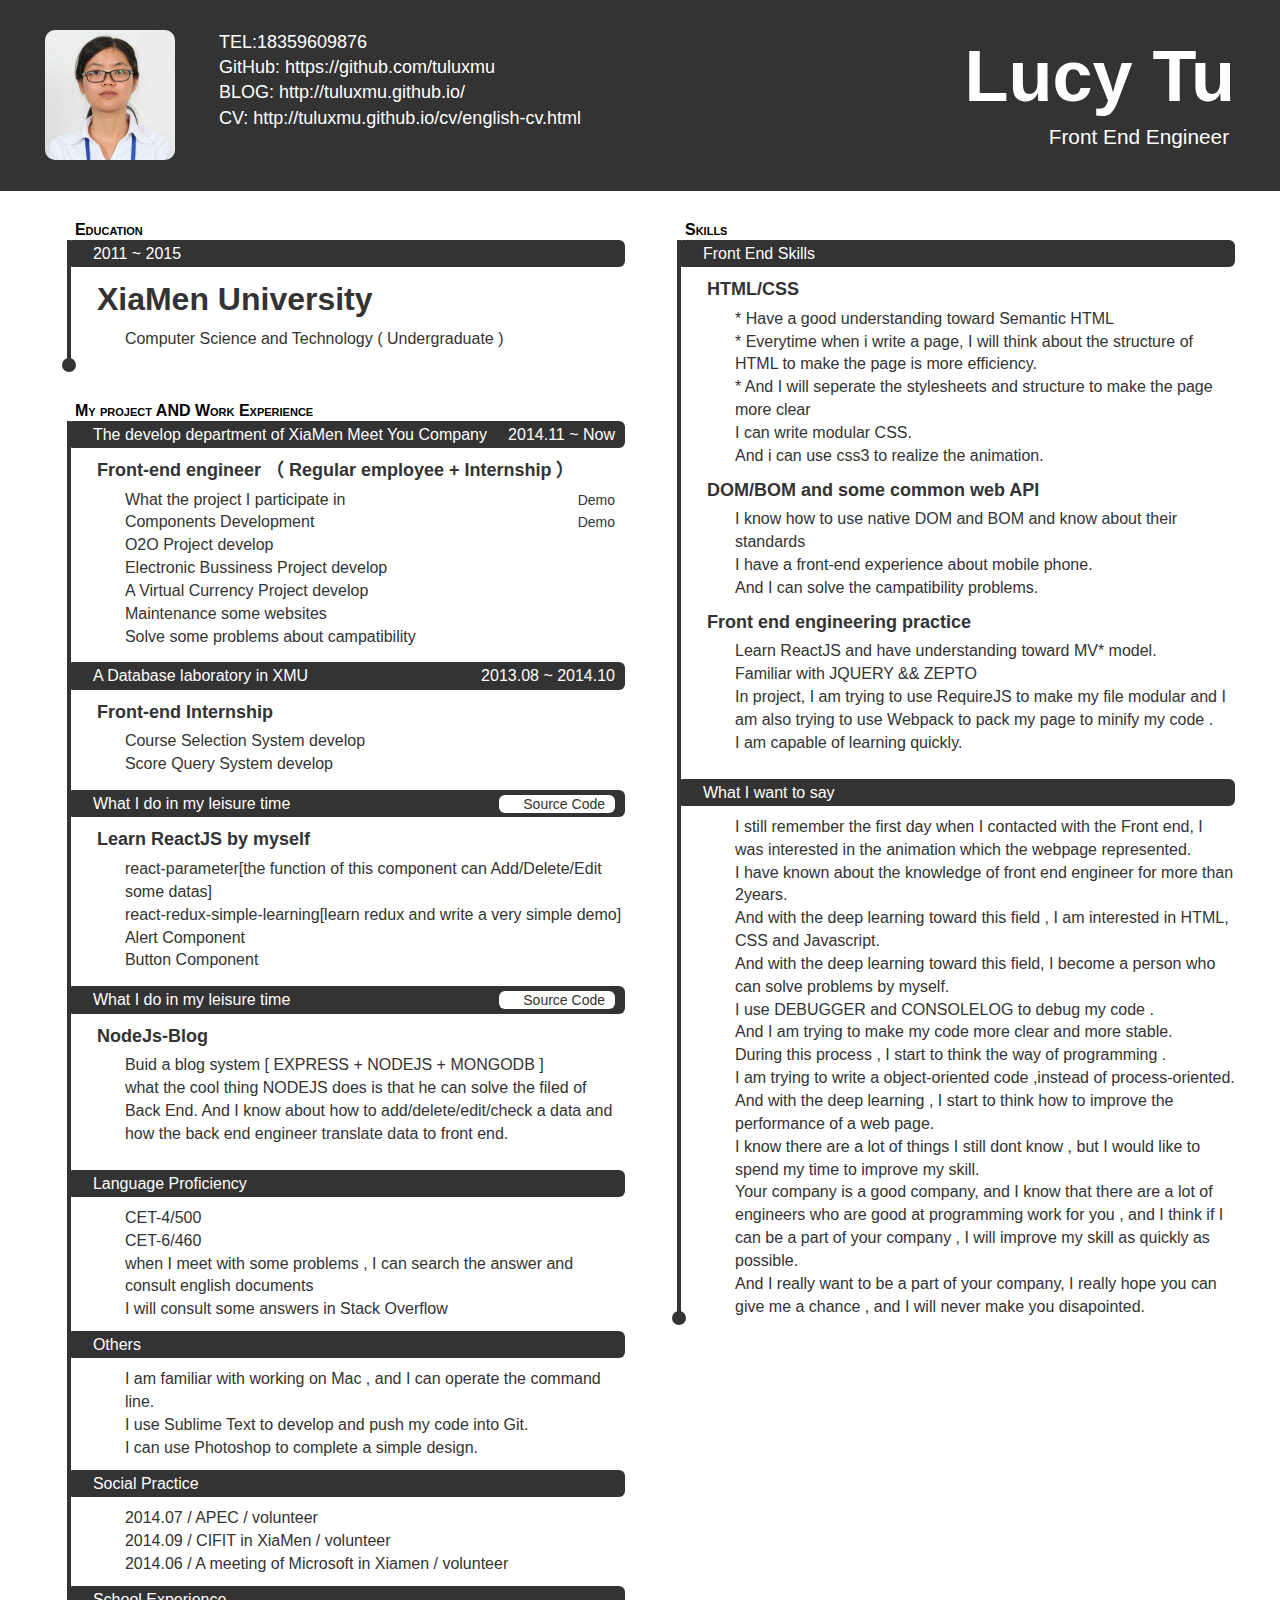
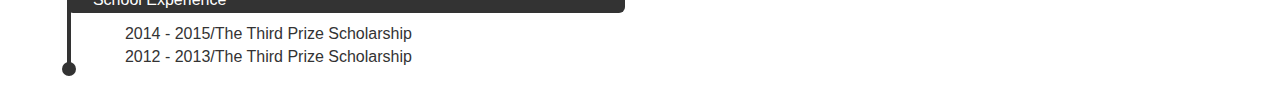
==== english-cv.html @ 8db5141e "Update english-cv.html" ====
<!DOCTYPE html>
<html lang="zh-CN">

  <head>
    <meta charset="utf-8">
    <title>
      Lucy's CV
    </title>
    <meta name="viewport" content="width=device-width, initial-scale=1.0">
    <link rel="stylesheet" href="index.css">

    <body>
      <div class="container">
        <main>
          <header class="row">
            <figure class="header-qrcode">
              <img src="./avatar.jpg" alt="lucyTu" class="qrcode-img invisible-lt-sm visible-print"
              />
            </figure>
            <section class="title">
              <h1>
                Lucy Tu
              </h1>
              <h2>
                Front End Engineer
              </h2>
            </section>
            <address>
              <ul class="contact">
                <li class="contact-email">
                  TEL:18359609876
                </li>
                <li class="contact-github">
                  GitHub:<a href="https://github.com/tuluxmu">
                    https://github.com/tuluxmu
                  </a>
                </li>
                <li class="contact-blog">
                  BLOG:<a href="http://tuluxmu.github.io/">
                    http://tuluxmu.github.io/
                  </a>
                </li>
                <li class="contact-blog">
                  CV:<a href="http://tuluxmu.github.io/cv/english-cv.html">
                    http://tuluxmu.github.io/cv/english-cv.html
                  </a>
                </li>
              </ul>
            </address>
          </header>
          <article class="content row">
            <article class="column-6 first column">
              <section class="education">
                <div class="sec-title-wrapper">
                  <h3 class="sec-title">
                    <span class="sec-title-en">
                      Education
                    </span>
                  </h3>
                </div>
                <div class="timeline-wrapper">
                  <ul class="sec-content timeline">
                    <li class="timeline-item education-undergraduate">
                      <h3 class="timeline-title">
                        <time class="education-time">
                          2011 ~ 2015
                        </time>
                      </h3>
                      <dl class="education-description timeline-content">
                        <dt class="education-name">
                          XiaMen University
                        </dt>
                        <dd class="education-major">
                          Computer Science and Technology ( Undergraduate )
                        </dd>
                      </dl>
                    </li>
                  </ul>
                </div>
              </section>
              <section class="experience">
                <div class="sec-title-wrapper">
                  <h3 class="sec-title">

                    <span class="sec-title-en">
                     My project AND Work Experience
                    </span>
                  </h3>
                </div>
                <div class="timeline-wrapper">
                  <ul class="sec-content timeline">
                    <li class="timeline-item experience-internship">
                      <h3 class="timeline-title">
                        <span class="experience-place">
                         The develop department of XiaMen Meet You Company
                        </span>
                        <time class="experience-time">
                          2014.11 ~ Now
                        </time>
                      </h3>
                      <dl class="experience-description timeline-content">
                        <dt class="experience-position">
                          Front-end engineer （ Regular employee + Internship ）
                        </dt>
                        <dd class="experience-task">
                          What the project I participate in
                          <span class="experience-title-aside">

                            <a href="https://github.com/tuluxmu/jquery-tools" class="experience-project-link">
                              Demo
                            </a>
                          </span>
                        </dd>
                        <dd class="experience-task">
                          Components Development
                          <span class="experience-title-aside">
                            <a href="https://github.com/tuluxmu/jquery-components" class="experience-project-link">
                              Demo
                            </a>
                          </span>
                        </dd>
                        <dd class="experience-task">
                          O2O Project develop
                        </dd>
                        <dd class="experience-task">
                          Electronic Bussiness Project develop
                        </dd>
                        <dd class="experience-task">
                          A Virtual Currency Project develop
                        </dd>
                        <dd class="experience-task">
                          Maintenance some websites
                        </dd>
                        <dd class="experience-task">
                          Solve some problems about campatibility
                        </dd>
                      </dl>
                    </li>
                    <li class="timeline-item experience-internship">
                      <h3 class="timeline-title">
                        <span class="experience-place">
                          A Database laboratory in XMU
                        </span>
                        <time class="experience-time">
                          2013.08 ~ 2014.10
                        </time>
                      </h3>
                      <dl class="experience-description timeline-content">
                        <dt class="experience-position">
                          Front-end Internship
                        </dt>
                        <dd class="experience-task">
                          Course Selection System develop
                        </dd>
                        <dd class="experience-task">
                          Score Query System develop
                        </dd>
                      </dl>
                    </li>
                    <li class="timeline-item experience-project">
                      <h3 class="timeline-title">
                        <span class="experience-project-type">
                          What I do in my leisure time
                        </span>
                        <span class="experience-title-aside">
                          <a href="https://github.com/tuluxmu/react-private" class="experience-project-link">
                          Source Code
                          </a>
                        </span>
                      </h3>
                      <dl class="experience-description timeline-content">
                        <dt class="experience-project-name">
                          Learn ReactJS by myself
                        </dt>
                        <dd class="experience-task">
                          react-parameter[the function of this component can Add/Delete/Edit some datas]
                        </dd>
                        <dd class="experience-task">
                          react-redux-simple-learning[learn redux and write a very simple demo]
                        </dd>
                        <dd class="experience-task">
                          Alert Component
                        </dd>
                        <dd class="experience-task">
                          Button Component
                        </dd>
                      </dl>
                    </li>
                    <li class="timeline-item experience-project">
                      <h3 class="timeline-title">
                        <span class="experience-project-type">
                          What I do in my leisure time
                        </span>
                        <span class="experience-title-aside">
                          <a href="https://github.com/tuluxmu/NodeJs-Blog/blob/master/README.md"
                          class="experience-project-link">
                            Source Code
                          </a>
                        </span>
                      </h3>
                      <dl class="experience-description timeline-content">
                        <dt class="experience-project-name">
                          NodeJs-Blog
                        </dt>
                        <dd class="experience-task">
                          Buid a blog system [ EXPRESS + NODEJS + MONGODB ]
                        </dd>
                        <dd class="experience-task">
                          what the cool thing NODEJS does is that he can solve the filed of Back End.
                          And I know about how to add/delete/edit/check a data and how the back end engineer translate data to front end.
                        </dd>
                      </dl>
                    </li>
                    <li class="timeline-item skills-miscellaneous">
                      <h3 class="timeline-title">
                        <span class="skills-type">
                          Language Proficiency
                        </span>
                      </h3>
                      <ul class="skills-description skills-miscellaneous timeline-content">
                        <li class="skills-item-description">
                          <span>
                            CET-4/500
                          </span>
                        </li>
                        <li class="skills-item-description">
                          <span>
                            CET-6/460
                          </span>
                        </li>
                        <li class="skills-item-description">
                          <span>
                            when I meet with some problems , I can search the answer and consult english documents
                          </span>
                        </li>
                        <li class="skills-item-description">
                          <span>
                            I will consult some answers in Stack Overflow
                          </span>
                        </li>
                      </ul>
                    </li>
                    <li class="timeline-item skills-miscellaneous">
                      <h3 class="timeline-title">
                        <span class="skills-type">
                          Others
                        </span>
                      </h3>
                      <ul class="skills-description skills-miscellaneous timeline-content">
                        <li class="skills-item-description">
                          <span>
                            I am familiar with working on Mac , and I can operate the command line. 
                          </span>
                        </li>
                        <li class="skills-item-description">
                          <span>
                          I use Sublime Text to develop and push my code into Git.

                          </span>
                        </li>
                        <li class="skills-item-description">
                          <span>
                            I can use Photoshop to complete a simple design.
                          </span>
                        </li>
                      </ul>
                    </li>
                    <li class="timeline-item skills-miscellaneous">
                      <h3 class="timeline-title">
                        <span class="skills-type">
                          Social Practice
                        </span>
                      </h3>
                      <ul class="skills-description skills-miscellaneous timeline-content">
                        <li class="skills-item-description">
                          <span>
                            2014.07 / APEC / volunteer
                          </span>
                        </li>
                        <li class="skills-item-description">
                          <span>
                            2014.09 / CIFIT in XiaMen / volunteer
                          </span>
                        </li>
                        <li class="skills-item-description">
                          <span>
                            2014.06 / A meeting of Microsoft in Xiamen / volunteer
                          </span>
                        </li>
                      </ul>
                    </li>
                    <li class="timeline-item skills-miscellaneous">
                      <h3 class="timeline-title">
                        <span class="skills-type">
                          School Experience
                        </span>
                      </h3>
                      <ul class="skills-description skills-miscellaneous timeline-content">
                        <li class="skills-item-description">
                          <span>
                            2014 - 2015/The Third Prize Scholarship 
                          </span>
                        </li>
                        <li class="skills-item-description">
                          <span>
                            2012 - 2013/The Third Prize Scholarship 
                          </span>
                        </li>
                      </ul>
                    </li>
                  </ul>
                </div>
              </section>
            </article>
            <article class="column-6 last column">
              <section class="skills">
                <div class="sec-title-wrapper">
                  <h3 class="sec-title">
                    <span class="sec-title-en">
                      Skills
                    </span>
                  </h3>
                </div>
                <div class="timeline-wrapper">
                  <ul class="sec-content timeline">
                    <li class="timeline-item skills-frontend">
                      <h3 class="timeline-title">
                        <span class="skills-type">
                          Front End Skills
                        </span>
                      </h3>
                      <dl class="skills-description timeline-content">
                        <dt class="skills-item-summary">
                          HTML/CSS
                        </dt>
                        <dd class="skills-item-description">
                          <span>
                            * Have a good understanding toward Semantic HTML<br/>
                            * Everytime when i write a page, I will think about the structure of HTML to make the page is more efficiency.<br/>
                            * And I will seperate the stylesheets and structure to make the page more clear
                          </span>
                        </dd>
                        <dd class="skills-item-description">
                          <span>
                            I can write modular CSS.<br/>
                            And i can use css3 to realize the animation. 
                          </span>
                        </dd>
                        <dt class="skills-item-summary">
                          DOM/BOM and some common web API
                        </dt>
                        <dd class="skills-item-description">
                          <span>
                            I know how to use native DOM and BOM and know about their standards
                          </span>
                        </dd>
                        <dd class="skills-item-description">
                          <span>
                            I have a front-end experience about mobile phone.
                          </span>
                        </dd>
                        <dd class="skills-item-description">
                          <span>
                          And I can solve the campatibility problems.
                          </span>
                        </dd>
                        <dt class="skills-item-summary">
                          Front end engineering practice
                        </dt>
                        <dd class="skills-item-description">
                          <span>
                            Learn ReactJS and have understanding toward MV* model.
                          </span>
                        </dd>
                        <dd class="skills-item-description">
                          <span>
                            Familiar with JQUERY && ZEPTO
                          </span>
                        </dd>
                        <dd class="skills-item-description">
                          <span>
                            In project, I am trying to use RequireJS to make my file modular and I am also trying to use Webpack to pack my page to minify my code .
                          </span>
                        </dd>
                        <dd class="skills-item-description">
                          <span>
                            I am capable of learning quickly.
                          </span>
                        </dd>
                      </dl>
                    </li>
                    
                    <li class="timeline-item skills-miscellaneous">
                      <h3 class="timeline-title">
                        <span class="skills-type">
                          What I want to say
                        </span>
                      </h3>
                      <ul class="skills-description skills-miscellaneous timeline-content">
                        <li class="skills-item-description">
                          <span>
                            I still remember the first day when I contacted with the Front end, I was interested in the animation which the webpage represented.<br/>
                            I have known about the knowledge of front end engineer for more than 2years.<br/>
                            And with the deep learning toward this field , I am interested in HTML, CSS and Javascript.<br/>
                            And with the deep learning toward this field, I become a person who can solve problems by myself.<br/>
                            I use DEBUGGER and CONSOLELOG to debug my code .<br/>
                            And I am trying to make my code more clear and more stable.<br/>
                            During this process , I start to think the way of programming .<br/>
                            I am trying to write a object-oriented code ,instead of process-oriented.<br/>
                            And with the deep learning , I start to think how to improve the performance of a web page.<br/>
                            I know there are a lot of things I still dont know , but I would like to spend my time to improve my skill.<br/>
                            Your company is a good company, and I know that there are a lot of engineers who are good at programming work for you , and I think if I can be a part of your company , I will improve my skill as quickly as possible.<br/>
                            And I really want to be a part of your company, I really hope you can give me a chance , and I will never make you disapointed. 
                            
                          </span>
                        </li>
                      </ul>
                    </li>
                  </ul>
                </div>
              </section>
            </article>
          </article>
        </main>
      </div>
    </body>
  </head>
</html>
---- index.css ----
a,aside .link {
    transition: all .3s ease-out
}

a:active,a:hover,body {
    color: #333
}

body,h4,h5 {
    font-size: 16px
}

a:link,a:visited,strong {
    color: #eeeeee
}

body,html {
    padding: 0;
    margin: 0
}

.experience-title-aside,.language-desc-item,.skills-miscellaneous .skills-item-description,.timeline li,aside .link,header .contact li {
    list-style-type: none
}

.progress,.row {
    overflow: hidden
}

.language-cert-wrapper,.sec-title,.sec-title-wrapper,.timeline-title,.timeline-wrapper,address,header {
    overflow-y: hidden;
    zoom:1;
    margin-bottom:30px;}

@font-face {
    font-family: FontAwesome;
    src: url(static/fonts/fontawesome-webfont.eot?v=4.3.0);
    src: url(static/fonts/fontawesome-webfont.eot?#iefix&v=4.3.0) format('embedded-opentype'),url(static/fonts/fontawesome-webfont.woff2?v=4.3.0) format('woff2'),url(static/fonts/fontawesome-webfont.woff?v=4.3.0) format('woff'),url(static/fonts/fontawesome-webfont.ttf?v=4.3.0) format('truetype'),url(static/fonts/fontawesome-webfont.svg?v=4.3.0#fontawesomeregular) format('svg');
    font-weight: 400;
    font-style: normal
}

a {
    text-decoration: none
}

body {
    background-color: #e0e0e0;
    font-family: "Open Sans","Helvetica Neue",Helvetica,Arial,sans-serif
}

h1 {
    font-size: 72px
}

h2 {
    font-size: 20.8px
}

h3 {
    font-size: 20px
}

h6 {
    font-size: 14px
}

.container {
    background-color: #fff;
    box-shadow: 3px 3px 9px rgba(0,0,0,.2)
}

strong {
    font-weight: 700
}

.title h1,header,header a:link,header a:visited {
    color: #fff
}

.lte-ie8 .lte-ie8-comment-wrapper {
    color: #fff;
    background-color: #eeeeee;
    width: 100%;
    height: 100%;
    position: fixed;
    padding: 0;
    margin: 0
}

.lte-ie8 .container,.lte-ie8 .links,.lte-ie8 p {
    display: none
}

.lte-ie8 .lte-ie8-comment-wrapper p {
    text-align: center;
    font-size: 32px;
    margin-top: 25%;
    display: block
}

dl,ol,ul {
    line-height: 1.42857143
}

* {
    box-sizing: border-box
}

.container {
    margin-right: auto;
    margin-left: auto
}

.column {
    position: relative;
    min-height: 1px;
    padding-left: 15px;
    padding-right: 15px;
    float: left
}

.column-12 {
    width: 100%
}

@media screen and (max-width: 992px) {
    .column-12 {
        width:100%;
        float: none;
        padding: 0
    }
}

.column-11 {
    width: 91.66666667%
}

@media screen and (max-width: 992px) {
    .column-11 {
        width:100%;
        float: none;
        padding: 0
    }
}

.column-10 {
    width: 83.33333333%
}

@media screen and (max-width: 992px) {
    .column-10 {
        width:100%;
        float: none;
        padding: 0
    }
}

.column-9 {
    width: 75%
}

@media screen and (max-width: 992px) {
    .column-9 {
        width:100%;
        float: none;
        padding: 0
    }
}

.column-8 {
    width: 66.66666667%
}

@media screen and (max-width: 992px) {
    .column-8 {
        width:100%;
        float: none;
        padding: 0
    }
}

.column-7 {
    width: 58.33333333%
}

@media screen and (max-width: 992px) {
    .column-7 {
        width:100%;
        float: none;
        padding: 0
    }
}

.column-6 {
    width: 50%
}

@media screen and (max-width: 992px) {
    .column-6 {
        width:100%;
        float: none;
        padding: 0
    }
}

.column-5 {
    width: 41.66666667%
}

@media screen and (max-width: 992px) {
    .column-5 {
        width:100%;
        float: none;
        padding: 0
    }
}

.column-4 {
    width: 33.33333333%
}

@media print or (max-width: 992px) {
    .column-4 {
        width:100%
    }
}

.column-3 {
    width: 25%
}

@media print or (max-width: 992px) {
    .column-3 {
        width:75%
    }
}

.column-2 {
    width: 16.66666667%
}

@media print or (max-width: 992px) {
    .column-2 {
        width:50%
    }
}

.column-1 {
    width: 8.33333333%
}

@media print or (max-width: 992px) {
    .column-1 {
        width:25%
    }
}

.column-0 {
    width: 0
}

@media print or (max-width: 992px) {
    .column-0 {
        width:0
    }
}

.first {
    padding-left: 0
}

.last {
    padding-right: 0
}

.row {
    margin-left: -.1px;
    margin-right: -.1px
}

.header-qrcode .qrcode-img {
    width: 130px;
    height: 130px;
    border-radius: 10px;
}

header {
    padding-bottom: 6px;
    background-color: #333;
}

.title {
    float: right;
    text-align: right;
    margin: 0
}

@media screen and (max-width: 767px) {
    .title {
        float:none;
        text-align: center
    }
}

.title h1,.title h2 {
    margin: 5px 0;
    line-height: 1
}

.header-qrcode,header .contact {
    float: left;
    margin: 0
}

.title h1 {
    padding: 5px 0
}

.title h2 {
    padding: 5px 6px;
    font-weight: 400
}

header .contact {
    padding-left: 16px
}

@media print or (max-width: 767px) {
    header .contact {
        float:none;
        margin-top: 10px;
        padding-left: 5px
    }
}

.contact-blog,.contact-email,.contact-github,.contact-phone,.contact-sinaweibo,.contact-wechat {
    padding-left: 28px
}

header .contact li {
    font-style: normal;
    line-height: 1.4;
    font-size: 18px;
    word-break: break-all
}



header a:active,header a:hover {
    color: #eeeeee;
}



footer {
    text-align: center;
    margin: 30px 6px
}

section {
    margin-bottom: 14px
}

.sec-title {
    float: left;
    padding: 0;
    margin: 0 0 0 30px
}

.sec-title-ch {
    font-size: 20px;
    float: left;
    font-weight: 700
}

.sec-title-en {
    font-size: 16px;
    float: left;
    clear: left;
    color: #000;
    font-variant: small-caps;
    font-weight: 700
}

.sec-title-wrapper::before {
    font-family: FontAwesome;
    text-rendering: auto;
    -webkit-font-smoothing: antialiased;
    -moz-osx-font-smoothing: grayscale;
    transform: translate(0,0);
    background-color: #333;
    color: #fff;
    border-radius: 100%;
    float: left;
    width: 32px;
    height: 32px;
    padding: 6px;
    text-align: center;
    line-height: 32px;
    font-size: 26px;
    
}

.timeline-wrapper {
    margin-top: -29px
}

.timeline-wrapper::after {
    font-family: FontAwesome;
    text-rendering: auto;
    -webkit-font-smoothing: antialiased;
    -moz-osx-font-smoothing: grayscale;
    transform: translate(0,0);
    background-color: #333;
    color: #fff;
    border-radius: 100%;
    float: left;
    width: 14px;
    height: 14px;
    padding: 0;
    text-align: center;
    line-height: 14px;
    font-size: 14px;
    content: "";
    margin-left: 17px;
    margin-top: -7px
}



.timeline {
    padding-top: 0;
    padding-left: 26px;
    border-left: 4px solid #333;
    margin: 0 0 0 22px
}

.timeline-item {
    padding-bottom: 14px
}

.timeline-title {
    margin: 0 0 0 -30px;
    padding: 3px 10px 3px 26px;
    color: #fff;
    background-color: #333;
    border-radius: 6px;
    font-weight: 400;
    font-size: 16px;
    line-height: 1.33
}

.timeline-item::before {
    font-family: FontAwesome;
    text-rendering: auto;
    -webkit-font-smoothing: antialiased;
    -moz-osx-font-smoothing: grayscale;
    transform: translate(0,0);
    background-color: #eeeeee;
    color: #fff;
    border-radius: 100%;
    float: left;
    width: 26px;
    height: 26px;
    padding: 6px;
    text-align: center;
    line-height: 26px;
    font-size: 20px;
    margin-left: -47px;
    margin-top: -6px;
    position: absolute
}

.timeline-content {
    margin: 0
}

@media (max-width: 767px) {
    .timeline-content {
        margin-left:-10px
    }
}

.progress {
    border-radius: 4px;
    background-color: #333;
    border:1px solid #000;
}

.progress-bar {
    background-color: #fff;
    text-align: right;
    padding-right: 10px
}

.progress-label {
    color: #000;
    font-size: inherit
}

.education-name {
    font-size: 32px;
    font-weight: 700;
    margin: 10px 0 5px
}

.education-honor,.education-major {
    list-style-type: none;
    line-height: 1.42857143;
    margin: 0;
    padding: 0
}

.education-honor::before,.education-major::before {
    font-size: inherit;
    width: 28px;
    margin-left: -28px;
    font-family: FontAwesome;
    text-rendering: auto;
    -webkit-font-smoothing: antialiased;
    -moz-osx-font-smoothing: grayscale;
    transform: translate(0,0);
    display: inline-block
}

.education-honor,.education-major {
    padding-left: 28px
}



.language .sec-content {
    margin: 10px 0 0 22px
}

.language-certificates {
    margin: 0;
    padding: 0
}

.language-cert-wrapper {
    font-size: 20px;
    margin-bottom: 5px;
    line-height: initial
}

.language-cert-type {
    float: left;
    font-weight: 700
}

.language-cert-wrapper .progress {
    float: right;
    width: 80%;
    margin: 0
}

@media (max-width: 767px) {
    .language-cert-wrapper .progress {
        float:right;
        width: 75%
    }
}

.language-description {
    padding-left: 0;
    margin: 10px 0
}

.language-desc-item {
    line-height: 1.4;
    padding-left: 28px
}



.language-desc-item::before {
    font-family: FontAwesome;
    font-size: inherit;
    text-rendering: auto;
    -webkit-font-smoothing: antialiased;
    -moz-osx-font-smoothing: grayscale;
    transform: translate(0,0);
    width: 28px;
    margin-left: -28px;
    display: inline-block
}

.experience-place,.experience-project-type {
    float: left
}

.experience-time,.experience-title-link {
    float: right
}

.experience-position,.experience-project-name {
    font-size: 18px;
    font-weight: 700;
    margin: 10px 0 5px
}

.experience-task {
    margin: 0
}

.experience-title-aside {
    float: right
}

.experience-project-link {
    border-radius: 6px;
    padding: 1px 10px;
    background-color: #fff;
    font-size: 14px;
    margin-left: 10px
}

.experience-project-link::before,.experience-task::before {
    font-size: inherit;
    font-family: FontAwesome;
    text-rendering: auto;
    -webkit-font-smoothing: antialiased;
    -moz-osx-font-smoothing: grayscale;
    transform: translate(0,0);
    display: inline-block
}

.experience-project-link:link,.experience-project-link:visited {
    color: #333
}

.experience-project-link:active,.experience-project-link:hover {
    color: #333;
    background-color: rgba(255,255,255,.8)
}


.experience-task {
    padding-left: 28px
}

.experience-task::before {
    width: 28px;
    margin-left: -28px
}

.experience-project-link {
    padding-left: 24px
}

.experience-project-link::before {
    width: 19px;
    margin-left: -19px
}

.skills-item {
    margin: 10px 0
}

.skills-item-description {
    margin: 0
}

.skills-item-summary {
    font-size: 18px;
    margin: 10px 0 5px;
    font-weight: 700
}

.skills-miscellaneous {
    margin-top: 10px;
    padding: 0
}


.skills-item-description {
    padding-left: 28px
}

.skills-item-description::before {
    font-family: FontAwesome;
    font-size: inherit;
    text-rendering: auto;
    -webkit-font-smoothing: antialiased;
    -moz-osx-font-smoothing: grayscale;
    transform: translate(0,0);
    width: 28px;
    margin-left: -28px;
    display: inline-block
}

aside {
    right: 0;
    z-index: 100;
    position: fixed;
    top: 50%;
    transform: translate(0,-50%)
}

aside .links {
    margin: 0;
    padding: 0
}

aside .link {
    margin-top: 6px;
    background-color: rgba(0,0,0,.8);
    border-radius: 5px 0 0 5px
}

aside .link:active,aside .link:hover {
    background-color: rgba(0,0,0,.6)
}

@media (max-width: 767px) {
    aside {
        position:relative;
        display: table;
        width: 100%;
        right: auto;
        top: 0;
        transform: none;
        overflow-y: hidden;
        zoom:1}

    aside .links {
        display: table-row
    }

    aside .link {
        display: table-cell;
        background-color: #333;
        border-radius: 0;
        text-align: center
    }
}

aside a {
    width: 100%;
    padding: 10px;
    display: inline-block
}

aside a:active,aside a:hover,aside a:link,aside a:visited {
    color: #fff
}

.container {
    
    width:100%;
}



.content,header {
    padding: 30px 45px
}
.content {
    padding: 0 45px;
}
@media screen and (max-width: 767px) {
    .content,header {
        padding:30px 10px;
        margin-top: 0;
        margin-bottom: 5px
    }
}

@media screen and (min-width: 992px) {
    .invisible-lt-sm {
        display:block
    }

    .visible-lt-sm {
        display: none
    }
}

@media screen and (max-width: 991px) {
    .invisible-lt-sm {
        display:none
    }

    .visible-lt-sm {
        display: block
    }
}

@media print {
    .visible-print {
        display: block
    }

    .invisible-print {
        display: none
    }

    .container {
        width: 1000px;
        margin-top: 0;
        box-shadow: none
    }

    body {
        background: 0 0
    }

    aside,footer {
        display: none
    }
}
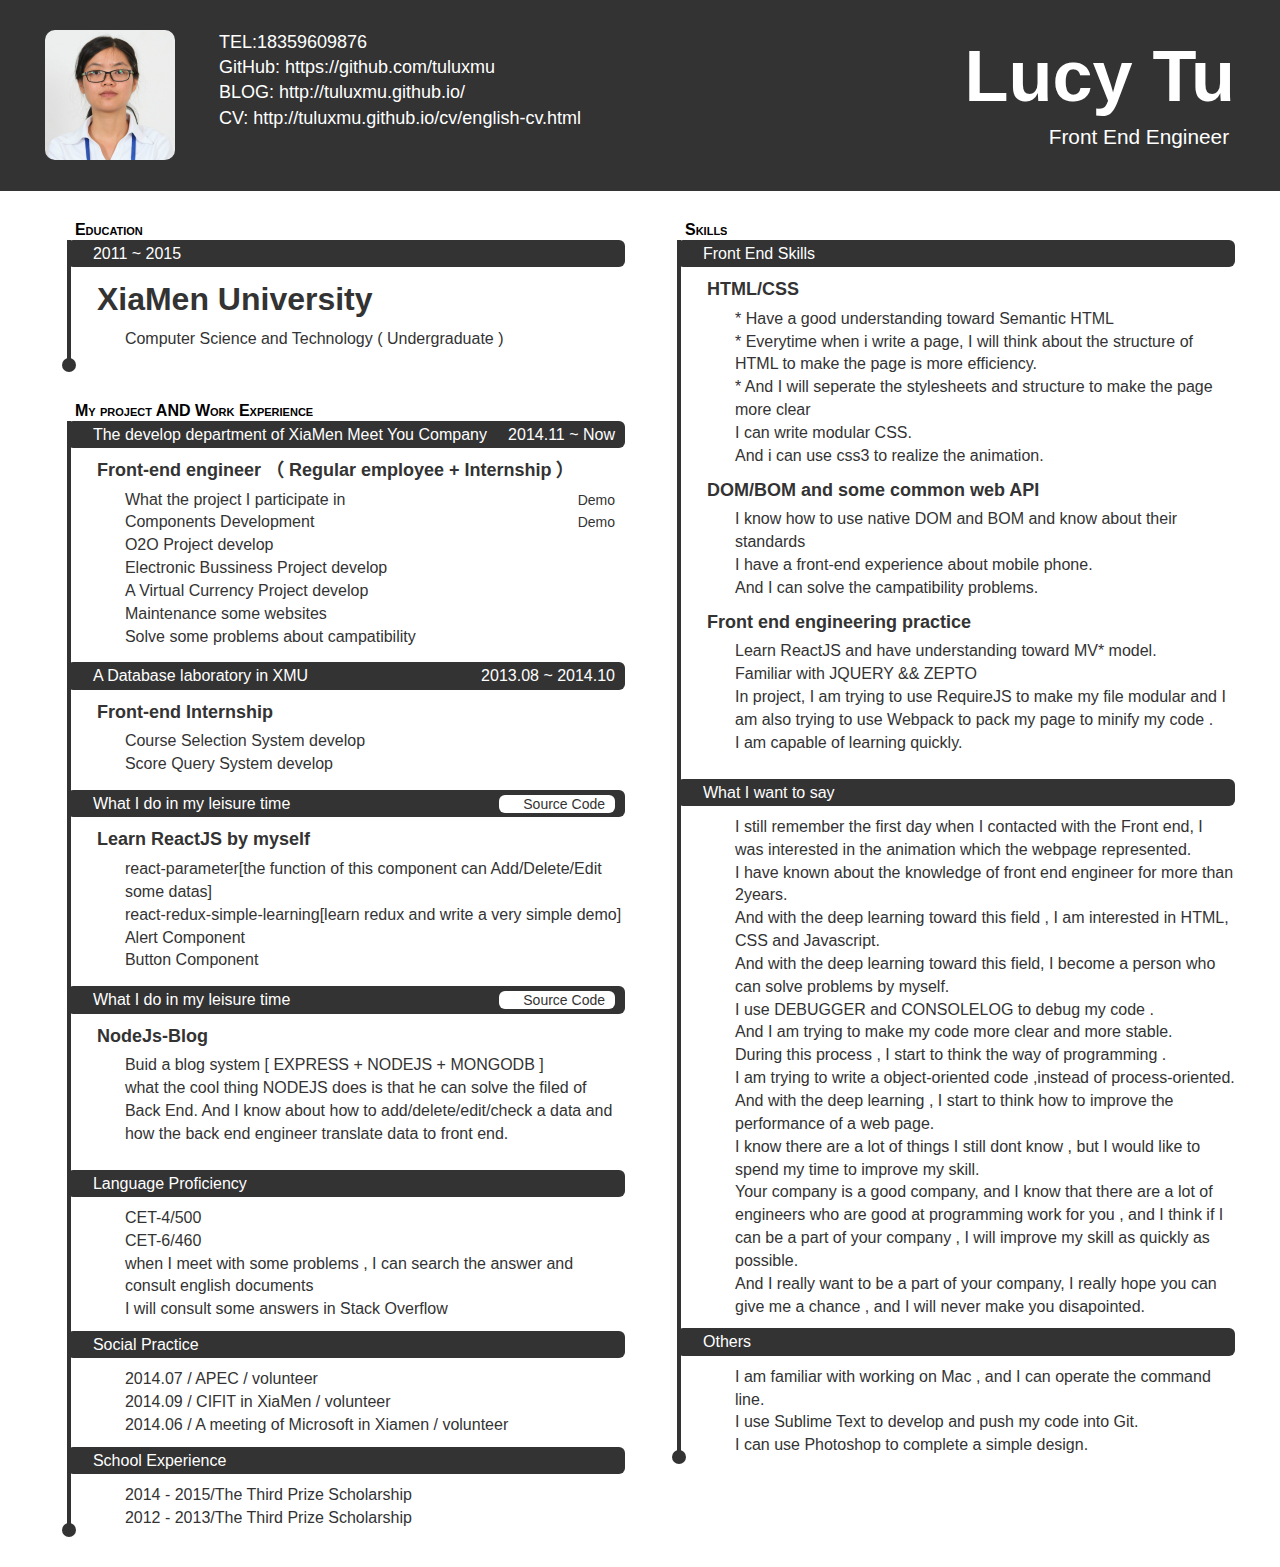
==== commit c65be4e6: "Update english-cv.html" ====
--- a/english-cv.html
+++ b/english-cv.html
@@ -240,31 +240,7 @@
                         </li>
                       </ul>
                     </li>
-                    <li class="timeline-item skills-miscellaneous">
-                      <h3 class="timeline-title">
-                        <span class="skills-type">
-                          Others
-                        </span>
-                      </h3>
-                      <ul class="skills-description skills-miscellaneous timeline-content">
-                        <li class="skills-item-description">
-                          <span>
-                            I am familiar with working on Mac , and I can operate the command line. 
-                          </span>
-                        </li>
-                        <li class="skills-item-description">
-                          <span>
-                          I use Sublime Text to develop and push my code into Git.
-
-                          </span>
-                        </li>
-                        <li class="skills-item-description">
-                          <span>
-                            I can use Photoshop to complete a simple design.
-                          </span>
-                        </li>
-                      </ul>
-                    </li>
+
                     <li class="timeline-item skills-miscellaneous">
                       <h3 class="timeline-title">
                         <span class="skills-type">
@@ -416,6 +392,31 @@
                         </li>
                       </ul>
                     </li>
+                    <li class="timeline-item skills-miscellaneous">
+                      <h3 class="timeline-title">
+                        <span class="skills-type">
+                          Others
+                        </span>
+                      </h3>
+                      <ul class="skills-description skills-miscellaneous timeline-content">
+                        <li class="skills-item-description">
+                          <span>
+                            I am familiar with working on Mac , and I can operate the command line. 
+                          </span>
+                        </li>
+                        <li class="skills-item-description">
+                          <span>
+                          I use Sublime Text to develop and push my code into Git.
+
+                          </span>
+                        </li>
+                        <li class="skills-item-description">
+                          <span>
+                            I can use Photoshop to complete a simple design.
+                          </span>
+                        </li>
+                      </ul>
+                    </li>
                   </ul>
                 </div>
               </section>
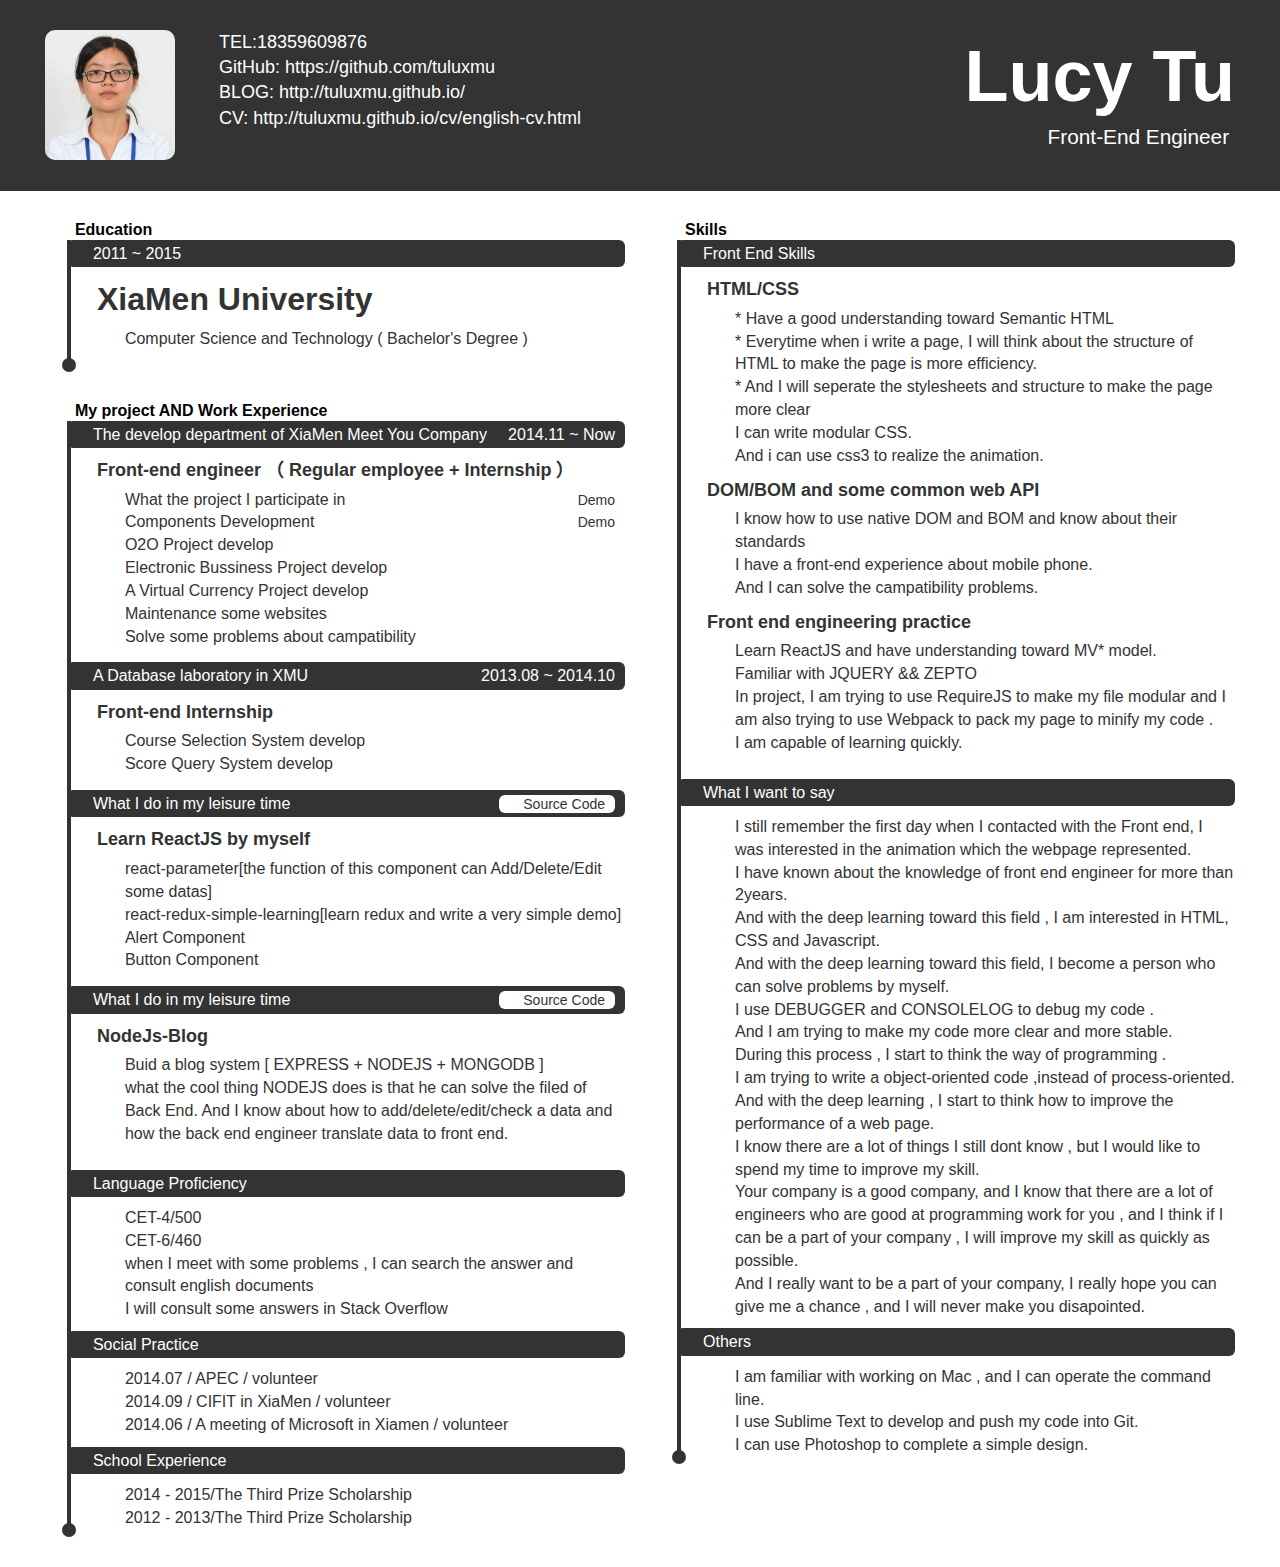
==== commit abf86f20: "Update english-cv.html" ====
--- a/english-cv.html
+++ b/english-cv.html
@@ -22,7 +22,7 @@
                 Lucy Tu
               </h1>
               <h2>
-                Front End Engineer
+                Front-End Engineer
               </h2>
             </section>
             <address>
@@ -71,7 +71,7 @@
                           XiaMen University
                         </dt>
                         <dd class="education-major">
-                          Computer Science and Technology ( Undergraduate )
+                          Computer Science and Technology ( Bachelor's Degree )
                         </dd>
                       </dl>
                     </li>
--- a/index.css
+++ b/index.css
@@ -379,7 +379,7 @@
     float: left;
     clear: left;
     color: #000;
-    font-variant: small-caps;
+   
     font-weight: 700
 }
 
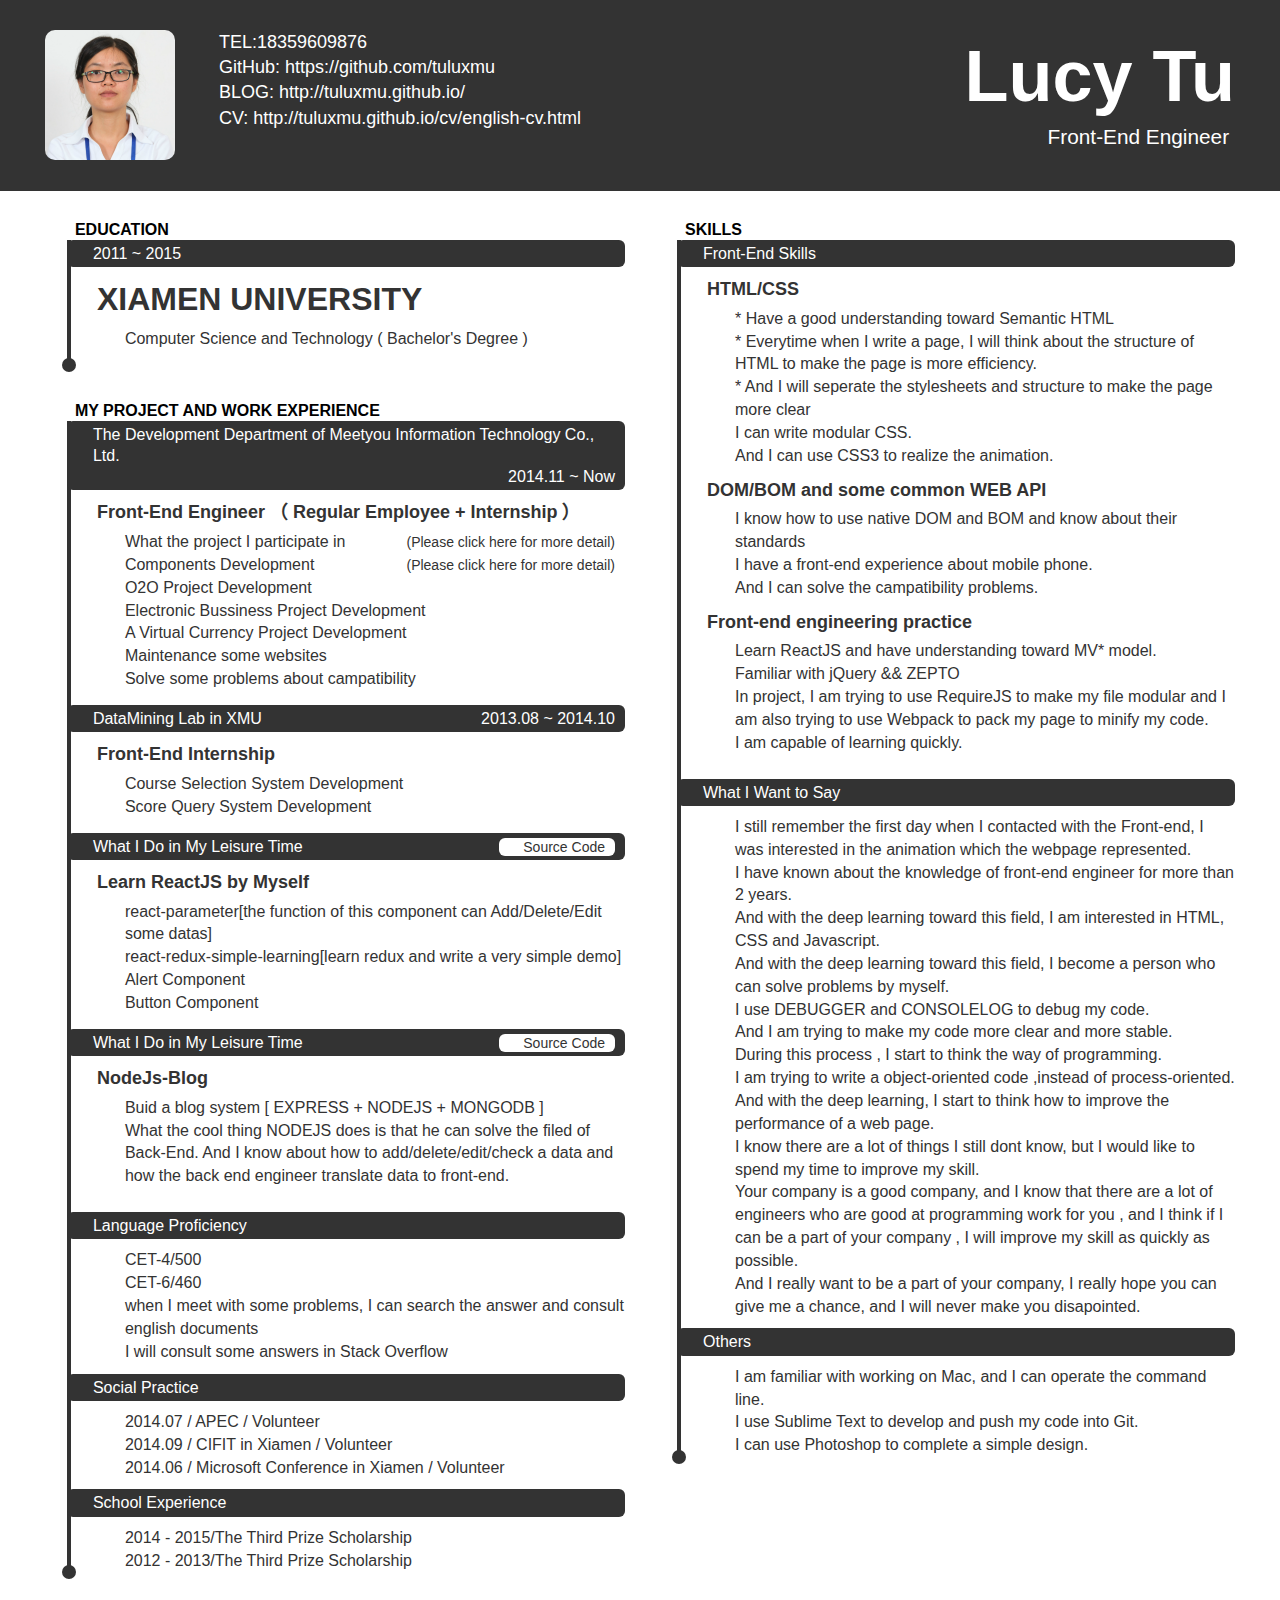
==== commit 6aa63178: "Update english-cv.html" ====
--- a/english-cv.html
+++ b/english-cv.html
@@ -54,7 +54,7 @@
                 <div class="sec-title-wrapper">
                   <h3 class="sec-title">
                     <span class="sec-title-en">
-                      Education
+                      EDUCATION
                     </span>
                   </h3>
                 </div>
@@ -68,7 +68,7 @@
                       </h3>
                       <dl class="education-description timeline-content">
                         <dt class="education-name">
-                          XiaMen University
+                          XIAMEN UNIVERSITY
                         </dt>
                         <dd class="education-major">
                           Computer Science and Technology ( Bachelor's Degree )
@@ -83,7 +83,7 @@
                   <h3 class="sec-title">
 
                     <span class="sec-title-en">
-                     My project AND Work Experience
+                     MY PROJECT AND WORK EXPERIENCE
                     </span>
                   </h3>
                 </div>
@@ -92,7 +92,7 @@
                     <li class="timeline-item experience-internship">
                       <h3 class="timeline-title">
                         <span class="experience-place">
-                         The develop department of XiaMen Meet You Company
+                         The Development Department of Meetyou Information Technology Co., Ltd.
                         </span>
                         <time class="experience-time">
                           2014.11 ~ Now
@@ -100,14 +100,14 @@
                       </h3>
                       <dl class="experience-description timeline-content">
                         <dt class="experience-position">
-                          Front-end engineer （ Regular employee + Internship ）
+                          Front-End Engineer （ Regular Employee + Internship ）
                         </dt>
                         <dd class="experience-task">
                           What the project I participate in
                           <span class="experience-title-aside">
 
                             <a href="https://github.com/tuluxmu/jquery-tools" class="experience-project-link">
-                              Demo
+                              (Please click here for more detail)
                             </a>
                           </span>
                         </dd>
@@ -115,18 +115,18 @@
                           Components Development
                           <span class="experience-title-aside">
                             <a href="https://github.com/tuluxmu/jquery-components" class="experience-project-link">
-                              Demo
+                              (Please click here for more detail)
                             </a>
                           </span>
                         </dd>
                         <dd class="experience-task">
-                          O2O Project develop
-                        </dd>
-                        <dd class="experience-task">
-                          Electronic Bussiness Project develop
-                        </dd>
-                        <dd class="experience-task">
-                          A Virtual Currency Project develop
+                          O2O Project Development
+                        </dd>
+                        <dd class="experience-task">
+                          Electronic Bussiness Project Development
+                        </dd>
+                        <dd class="experience-task">
+                          A Virtual Currency Project Development
                         </dd>
                         <dd class="experience-task">
                           Maintenance some websites
@@ -139,7 +139,7 @@
                     <li class="timeline-item experience-internship">
                       <h3 class="timeline-title">
                         <span class="experience-place">
-                          A Database laboratory in XMU
+                          DataMining Lab in XMU
                         </span>
                         <time class="experience-time">
                           2013.08 ~ 2014.10
@@ -147,20 +147,20 @@
                       </h3>
                       <dl class="experience-description timeline-content">
                         <dt class="experience-position">
-                          Front-end Internship
-                        </dt>
-                        <dd class="experience-task">
-                          Course Selection System develop
-                        </dd>
-                        <dd class="experience-task">
-                          Score Query System develop
+                          Front-End Internship
+                        </dt>
+                        <dd class="experience-task">
+                          Course Selection System Development
+                        </dd>
+                        <dd class="experience-task">
+                          Score Query System Development
                         </dd>
                       </dl>
                     </li>
                     <li class="timeline-item experience-project">
                       <h3 class="timeline-title">
                         <span class="experience-project-type">
-                          What I do in my leisure time
+                          What I Do in My Leisure Time
                         </span>
                         <span class="experience-title-aside">
                           <a href="https://github.com/tuluxmu/react-private" class="experience-project-link">
@@ -170,7 +170,7 @@
                       </h3>
                       <dl class="experience-description timeline-content">
                         <dt class="experience-project-name">
-                          Learn ReactJS by myself
+                          Learn ReactJS by Myself
                         </dt>
                         <dd class="experience-task">
                           react-parameter[the function of this component can Add/Delete/Edit some datas]
@@ -189,7 +189,7 @@
                     <li class="timeline-item experience-project">
                       <h3 class="timeline-title">
                         <span class="experience-project-type">
-                          What I do in my leisure time
+                          What I Do in My Leisure Time
                         </span>
                         <span class="experience-title-aside">
                           <a href="https://github.com/tuluxmu/NodeJs-Blog/blob/master/README.md"
@@ -206,8 +206,8 @@
                           Buid a blog system [ EXPRESS + NODEJS + MONGODB ]
                         </dd>
                         <dd class="experience-task">
-                          what the cool thing NODEJS does is that he can solve the filed of Back End.
-                          And I know about how to add/delete/edit/check a data and how the back end engineer translate data to front end.
+                          What the cool thing NODEJS does is that he can solve the filed of Back-End.
+                          And I know about how to add/delete/edit/check a data and how the back end engineer translate data to front-end.
                         </dd>
                       </dl>
                     </li>
@@ -230,7 +230,7 @@
                         </li>
                         <li class="skills-item-description">
                           <span>
-                            when I meet with some problems , I can search the answer and consult english documents
+                            when I meet with some problems, I can search the answer and consult english documents
                           </span>
                         </li>
                         <li class="skills-item-description">
@@ -250,17 +250,17 @@
                       <ul class="skills-description skills-miscellaneous timeline-content">
                         <li class="skills-item-description">
                           <span>
-                            2014.07 / APEC / volunteer
-                          </span>
-                        </li>
-                        <li class="skills-item-description">
-                          <span>
-                            2014.09 / CIFIT in XiaMen / volunteer
-                          </span>
-                        </li>
-                        <li class="skills-item-description">
-                          <span>
-                            2014.06 / A meeting of Microsoft in Xiamen / volunteer
+                            2014.07 / APEC / Volunteer
+                          </span>
+                        </li>
+                        <li class="skills-item-description">
+                          <span>
+                            2014.09 / CIFIT in Xiamen / Volunteer
+                          </span>
+                        </li>
+                        <li class="skills-item-description">
+                          <span>
+                            2014.06 / Microsoft Conference in Xiamen / Volunteer
                           </span>
                         </li>
                       </ul>
@@ -293,7 +293,7 @@
                 <div class="sec-title-wrapper">
                   <h3 class="sec-title">
                     <span class="sec-title-en">
-                      Skills
+                      SKILLS
                     </span>
                   </h3>
                 </div>
@@ -302,7 +302,7 @@
                     <li class="timeline-item skills-frontend">
                       <h3 class="timeline-title">
                         <span class="skills-type">
-                          Front End Skills
+                          Front-End Skills
                         </span>
                       </h3>
                       <dl class="skills-description timeline-content">
@@ -312,18 +312,18 @@
                         <dd class="skills-item-description">
                           <span>
                             * Have a good understanding toward Semantic HTML<br/>
-                            * Everytime when i write a page, I will think about the structure of HTML to make the page is more efficiency.<br/>
+                            * Everytime when I write a page, I will think about the structure of HTML to make the page is more efficiency.<br/>
                             * And I will seperate the stylesheets and structure to make the page more clear
                           </span>
                         </dd>
                         <dd class="skills-item-description">
                           <span>
                             I can write modular CSS.<br/>
-                            And i can use css3 to realize the animation. 
+                            And I can use CSS3 to realize the animation. 
                           </span>
                         </dd>
                         <dt class="skills-item-summary">
-                          DOM/BOM and some common web API
+                          DOM/BOM and some common WEB API
                         </dt>
                         <dd class="skills-item-description">
                           <span>
@@ -341,7 +341,7 @@
                           </span>
                         </dd>
                         <dt class="skills-item-summary">
-                          Front end engineering practice
+                          Front-end engineering practice
                         </dt>
                         <dd class="skills-item-description">
                           <span>
@@ -350,12 +350,12 @@
                         </dd>
                         <dd class="skills-item-description">
                           <span>
-                            Familiar with JQUERY && ZEPTO
-                          </span>
-                        </dd>
-                        <dd class="skills-item-description">
-                          <span>
-                            In project, I am trying to use RequireJS to make my file modular and I am also trying to use Webpack to pack my page to minify my code .
+                            Familiar with jQuery && ZEPTO
+                          </span>
+                        </dd>
+                        <dd class="skills-item-description">
+                          <span>
+                            In project, I am trying to use RequireJS to make my file modular and I am also trying to use Webpack to pack my page to minify my code.
                           </span>
                         </dd>
                         <dd class="skills-item-description">
@@ -369,24 +369,24 @@
                     <li class="timeline-item skills-miscellaneous">
                       <h3 class="timeline-title">
                         <span class="skills-type">
-                          What I want to say
+                          What I Want to Say
                         </span>
                       </h3>
                       <ul class="skills-description skills-miscellaneous timeline-content">
                         <li class="skills-item-description">
                           <span>
-                            I still remember the first day when I contacted with the Front end, I was interested in the animation which the webpage represented.<br/>
-                            I have known about the knowledge of front end engineer for more than 2years.<br/>
-                            And with the deep learning toward this field , I am interested in HTML, CSS and Javascript.<br/>
+                            I still remember the first day when I contacted with the Front-end, I was interested in the animation which the webpage represented.<br/>
+                            I have known about the knowledge of front-end engineer for more than 2 years.<br/>
+                            And with the deep learning toward this field, I am interested in HTML, CSS and Javascript.<br/>
                             And with the deep learning toward this field, I become a person who can solve problems by myself.<br/>
-                            I use DEBUGGER and CONSOLELOG to debug my code .<br/>
+                            I use DEBUGGER and CONSOLELOG to debug my code.<br/>
                             And I am trying to make my code more clear and more stable.<br/>
-                            During this process , I start to think the way of programming .<br/>
+                            During this process , I start to think the way of programming.<br/>
                             I am trying to write a object-oriented code ,instead of process-oriented.<br/>
-                            And with the deep learning , I start to think how to improve the performance of a web page.<br/>
-                            I know there are a lot of things I still dont know , but I would like to spend my time to improve my skill.<br/>
+                            And with the deep learning, I start to think how to improve the performance of a web page.<br/>
+                            I know there are a lot of things I still dont know, but I would like to spend my time to improve my skill.<br/>
                             Your company is a good company, and I know that there are a lot of engineers who are good at programming work for you , and I think if I can be a part of your company , I will improve my skill as quickly as possible.<br/>
-                            And I really want to be a part of your company, I really hope you can give me a chance , and I will never make you disapointed. 
+                            And I really want to be a part of your company, I really hope you can give me a chance, and I will never make you disapointed. 
                             
                           </span>
                         </li>
@@ -401,7 +401,7 @@
                       <ul class="skills-description skills-miscellaneous timeline-content">
                         <li class="skills-item-description">
                           <span>
-                            I am familiar with working on Mac , and I can operate the command line. 
+                            I am familiar with working on Mac, and I can operate the command line. 
                           </span>
                         </li>
                         <li class="skills-item-description">
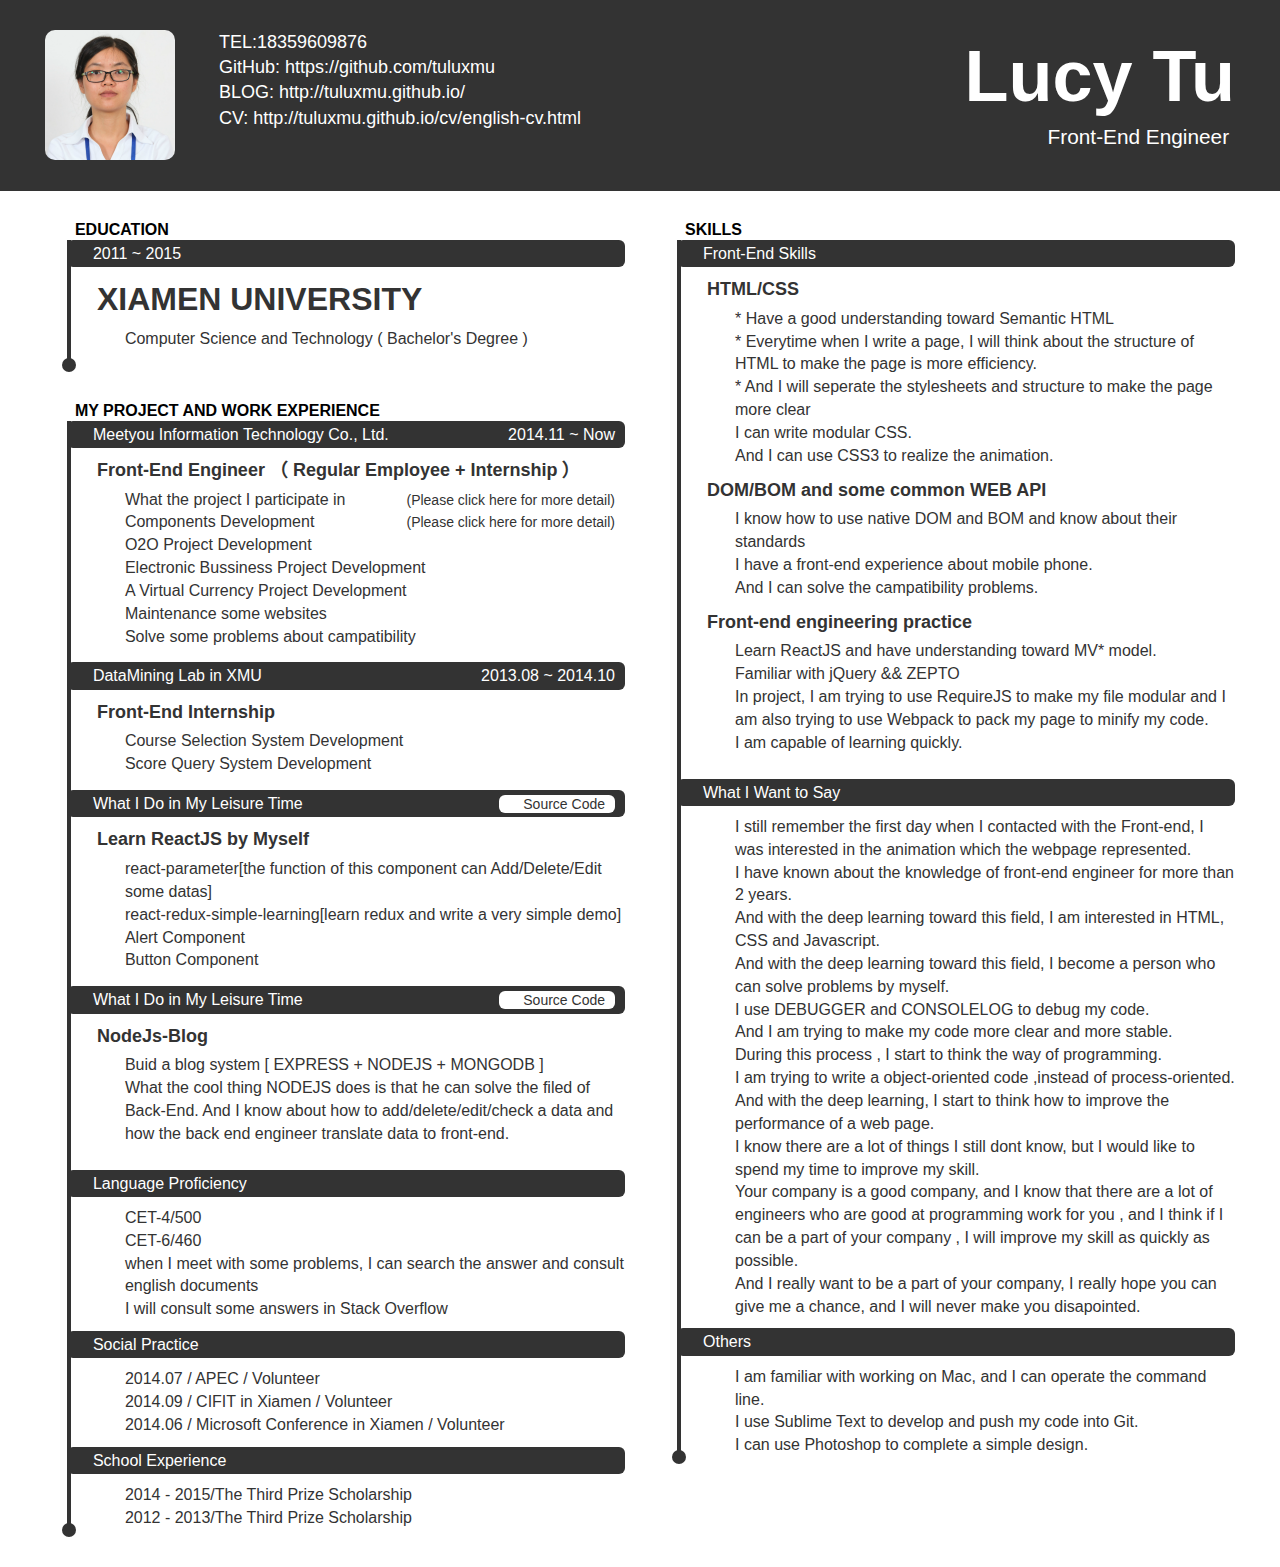
==== commit 3bb77e4a: "Update english-cv.html" ====
--- a/english-cv.html
+++ b/english-cv.html
@@ -92,7 +92,7 @@
                     <li class="timeline-item experience-internship">
                       <h3 class="timeline-title">
                         <span class="experience-place">
-                         The Development Department of Meetyou Information Technology Co., Ltd.
+                         Meetyou Information Technology Co., Ltd.
                         </span>
                         <time class="experience-time">
                           2014.11 ~ Now
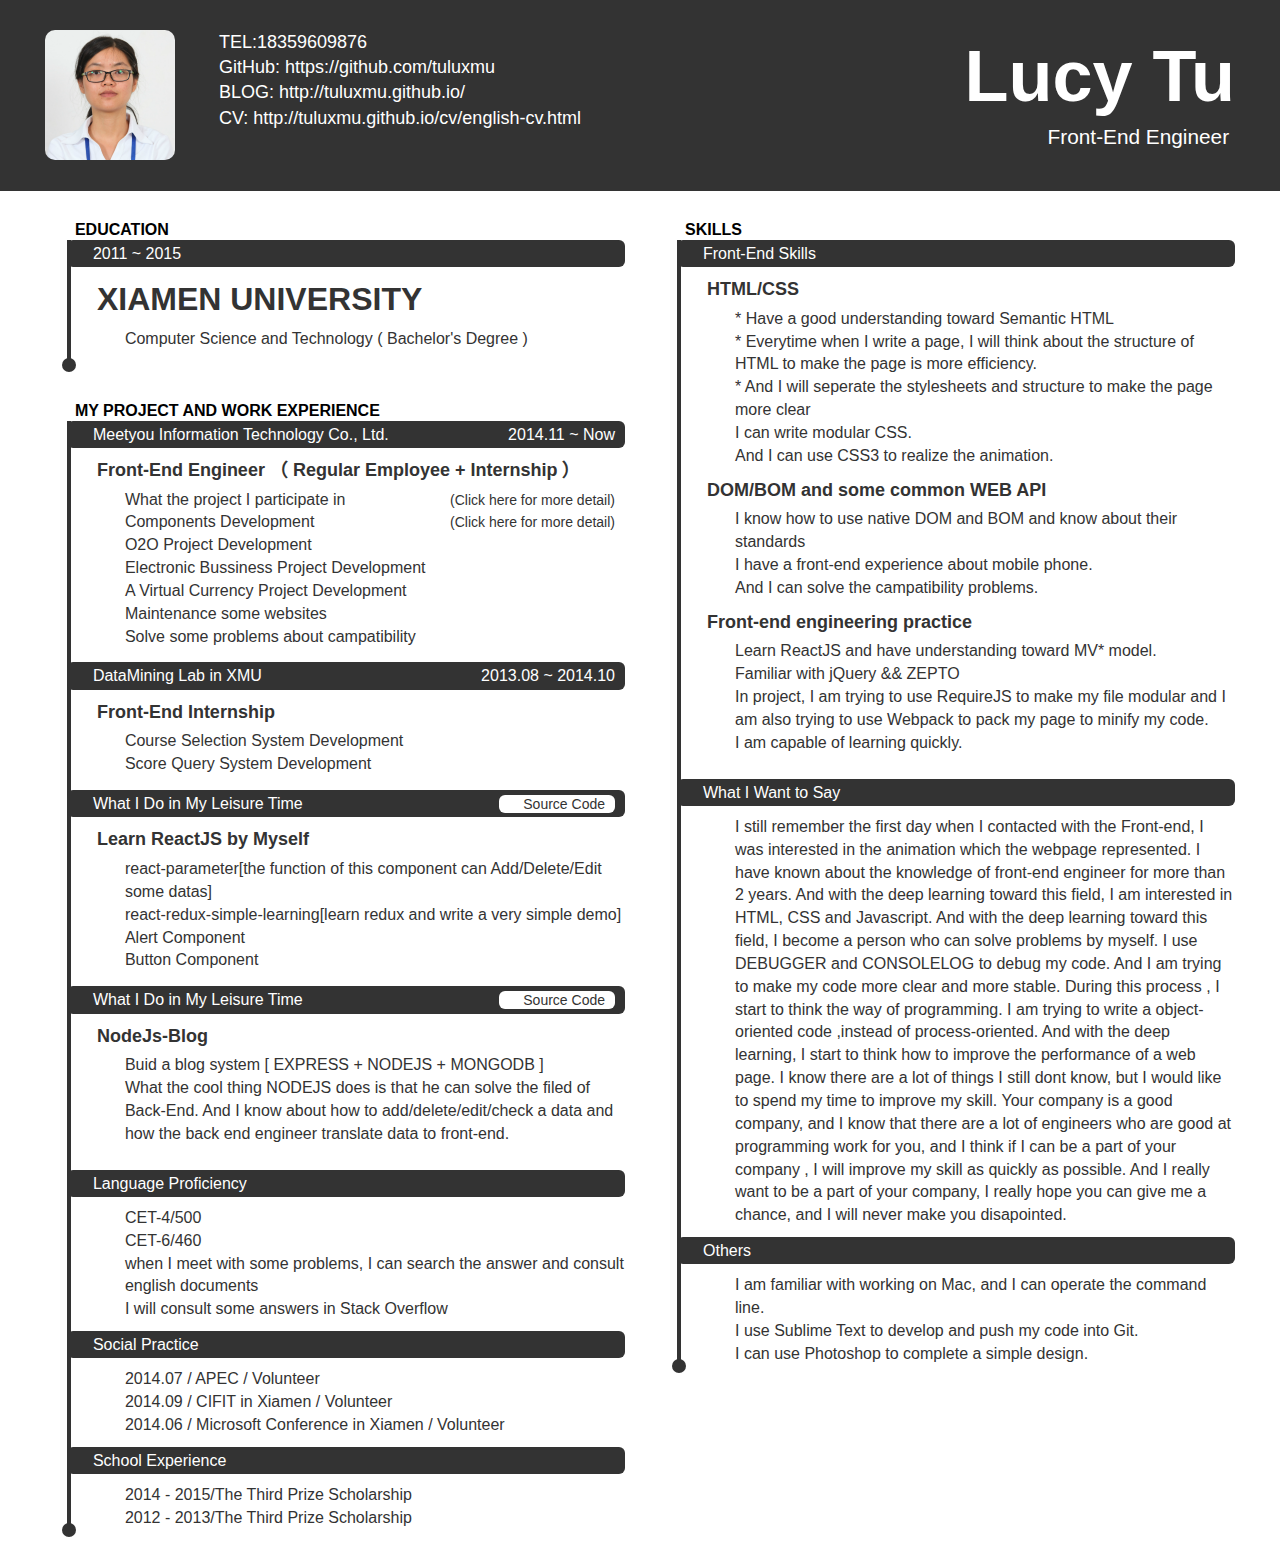
==== commit 70aebaca: "Update english-cv.html" ====
--- a/english-cv.html
+++ b/english-cv.html
@@ -107,7 +107,7 @@
                           <span class="experience-title-aside">
 
                             <a href="https://github.com/tuluxmu/jquery-tools" class="experience-project-link">
-                              (Please click here for more detail)
+                              (Click here for more detail)
                             </a>
                           </span>
                         </dd>
@@ -115,7 +115,7 @@
                           Components Development
                           <span class="experience-title-aside">
                             <a href="https://github.com/tuluxmu/jquery-components" class="experience-project-link">
-                              (Please click here for more detail)
+                              (Click here for more detail)
                             </a>
                           </span>
                         </dd>
@@ -375,17 +375,17 @@
                       <ul class="skills-description skills-miscellaneous timeline-content">
                         <li class="skills-item-description">
                           <span>
-                            I still remember the first day when I contacted with the Front-end, I was interested in the animation which the webpage represented.<br/>
-                            I have known about the knowledge of front-end engineer for more than 2 years.<br/>
-                            And with the deep learning toward this field, I am interested in HTML, CSS and Javascript.<br/>
-                            And with the deep learning toward this field, I become a person who can solve problems by myself.<br/>
-                            I use DEBUGGER and CONSOLELOG to debug my code.<br/>
-                            And I am trying to make my code more clear and more stable.<br/>
-                            During this process , I start to think the way of programming.<br/>
-                            I am trying to write a object-oriented code ,instead of process-oriented.<br/>
-                            And with the deep learning, I start to think how to improve the performance of a web page.<br/>
-                            I know there are a lot of things I still dont know, but I would like to spend my time to improve my skill.<br/>
-                            Your company is a good company, and I know that there are a lot of engineers who are good at programming work for you , and I think if I can be a part of your company , I will improve my skill as quickly as possible.<br/>
+                            I still remember the first day when I contacted with the Front-end, I was interested in the animation which the webpage represented. 
+                            I have known about the knowledge of front-end engineer for more than 2 years. 
+                            And with the deep learning toward this field, I am interested in HTML, CSS and Javascript.
+                            And with the deep learning toward this field, I become a person who can solve problems by myself.
+                            I use DEBUGGER and CONSOLELOG to debug my code. 
+                            And I am trying to make my code more clear and more stable. 
+                            During this process , I start to think the way of programming. 
+                            I am trying to write a object-oriented code ,instead of process-oriented. 
+                            And with the deep learning, I start to think how to improve the performance of a web page. 
+                            I know there are a lot of things I still dont know, but I would like to spend my time to improve my skill. 
+                            Your company is a good company, and I know that there are a lot of engineers who are good at programming work for you, and I think if I can be a part of your company , I will improve my skill as quickly as possible. 
                             And I really want to be a part of your company, I really hope you can give me a chance, and I will never make you disapointed. 
                             
                           </span>
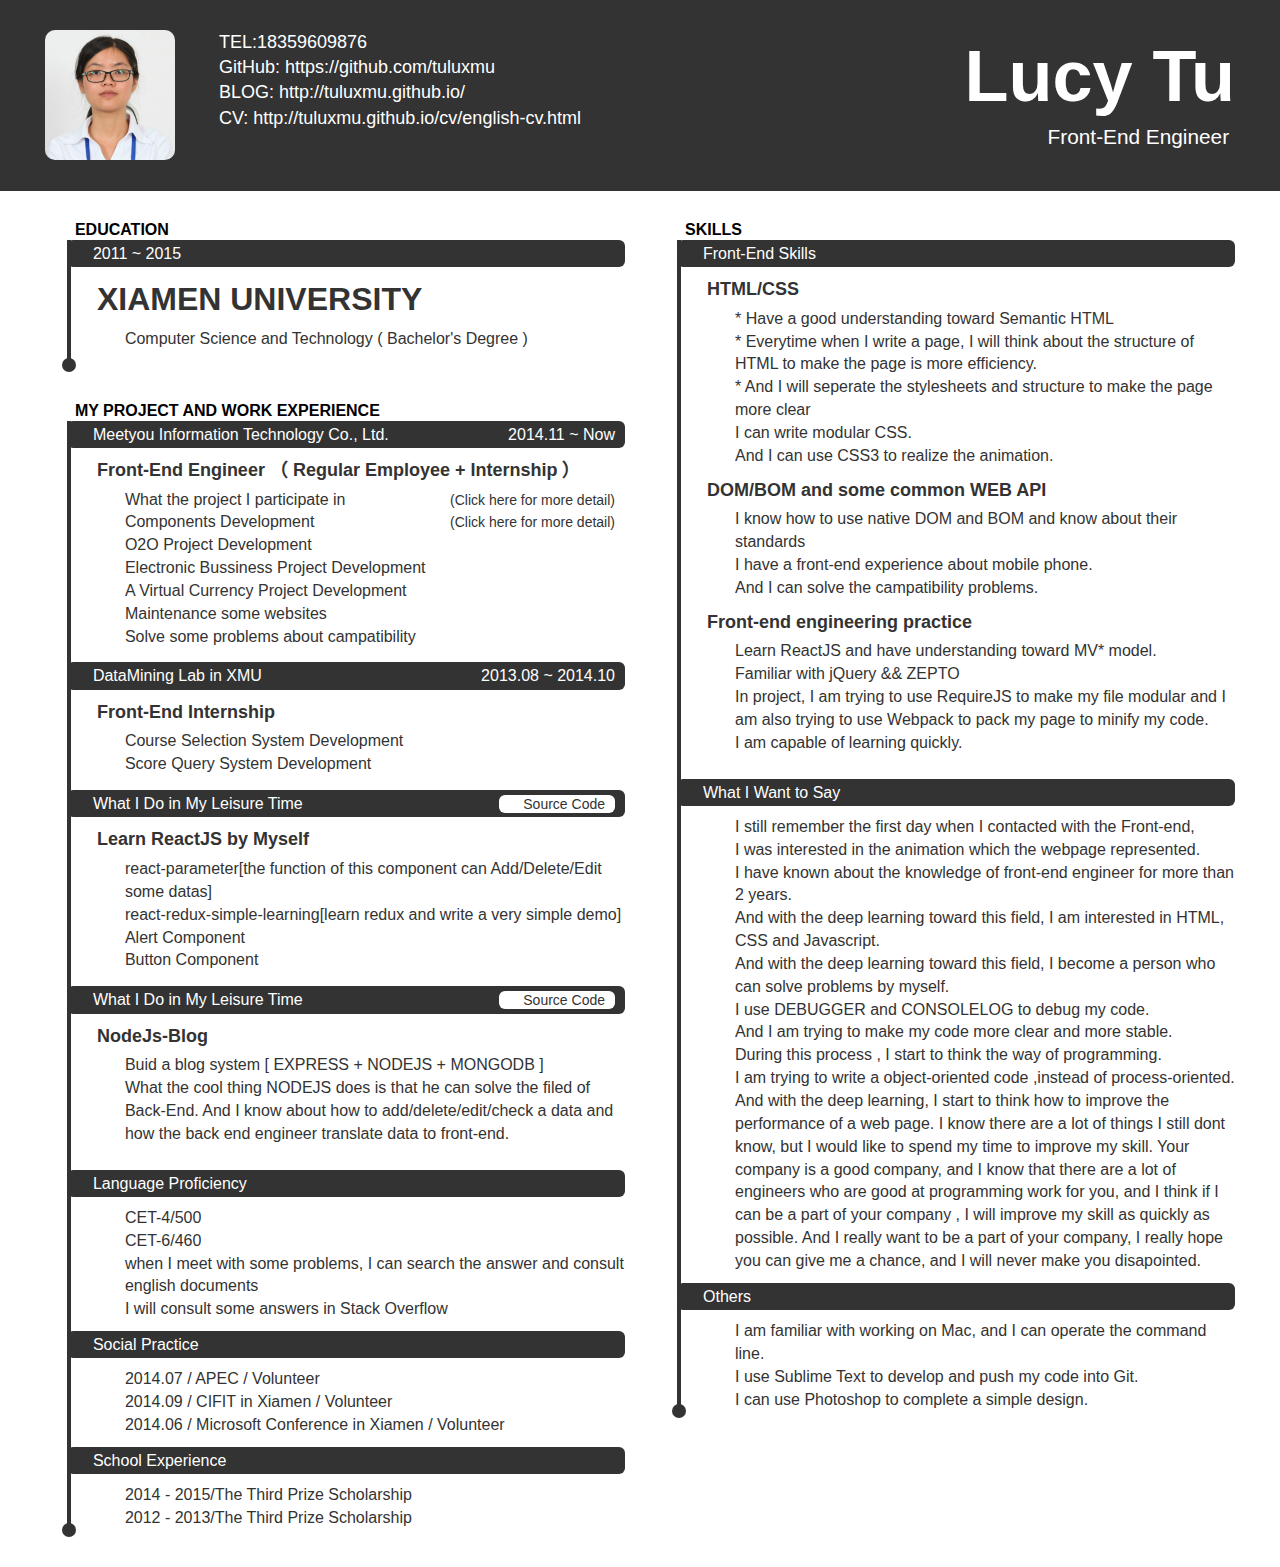
==== commit 8c0589db: "Update english-cv.html" ====
--- a/english-cv.html
+++ b/english-cv.html
@@ -375,14 +375,15 @@
                       <ul class="skills-description skills-miscellaneous timeline-content">
                         <li class="skills-item-description">
                           <span>
-                            I still remember the first day when I contacted with the Front-end, I was interested in the animation which the webpage represented. 
-                            I have known about the knowledge of front-end engineer for more than 2 years. 
-                            And with the deep learning toward this field, I am interested in HTML, CSS and Javascript.
-                            And with the deep learning toward this field, I become a person who can solve problems by myself.
-                            I use DEBUGGER and CONSOLELOG to debug my code. 
-                            And I am trying to make my code more clear and more stable. 
-                            During this process , I start to think the way of programming. 
-                            I am trying to write a object-oriented code ,instead of process-oriented. 
+                            I still remember the first day when I contacted with the Front-end,<br/>
+                            I was interested in the animation which the webpage represented.<br/>
+                            I have known about the knowledge of front-end engineer for more than 2 years.<br/>
+                            And with the deep learning toward this field, I am interested in HTML, CSS and Javascript.<br/>
+                            And with the deep learning toward this field, I become a person who can solve problems by myself.<br/>
+                            I use DEBUGGER and CONSOLELOG to debug my code.<br/>
+                            And I am trying to make my code more clear and more stable.<br/> 
+                            During this process , I start to think the way of programming.<br/> 
+                            I am trying to write a object-oriented code ,instead of process-oriented.<br/> 
                             And with the deep learning, I start to think how to improve the performance of a web page. 
                             I know there are a lot of things I still dont know, but I would like to spend my time to improve my skill. 
                             Your company is a good company, and I know that there are a lot of engineers who are good at programming work for you, and I think if I can be a part of your company , I will improve my skill as quickly as possible. 
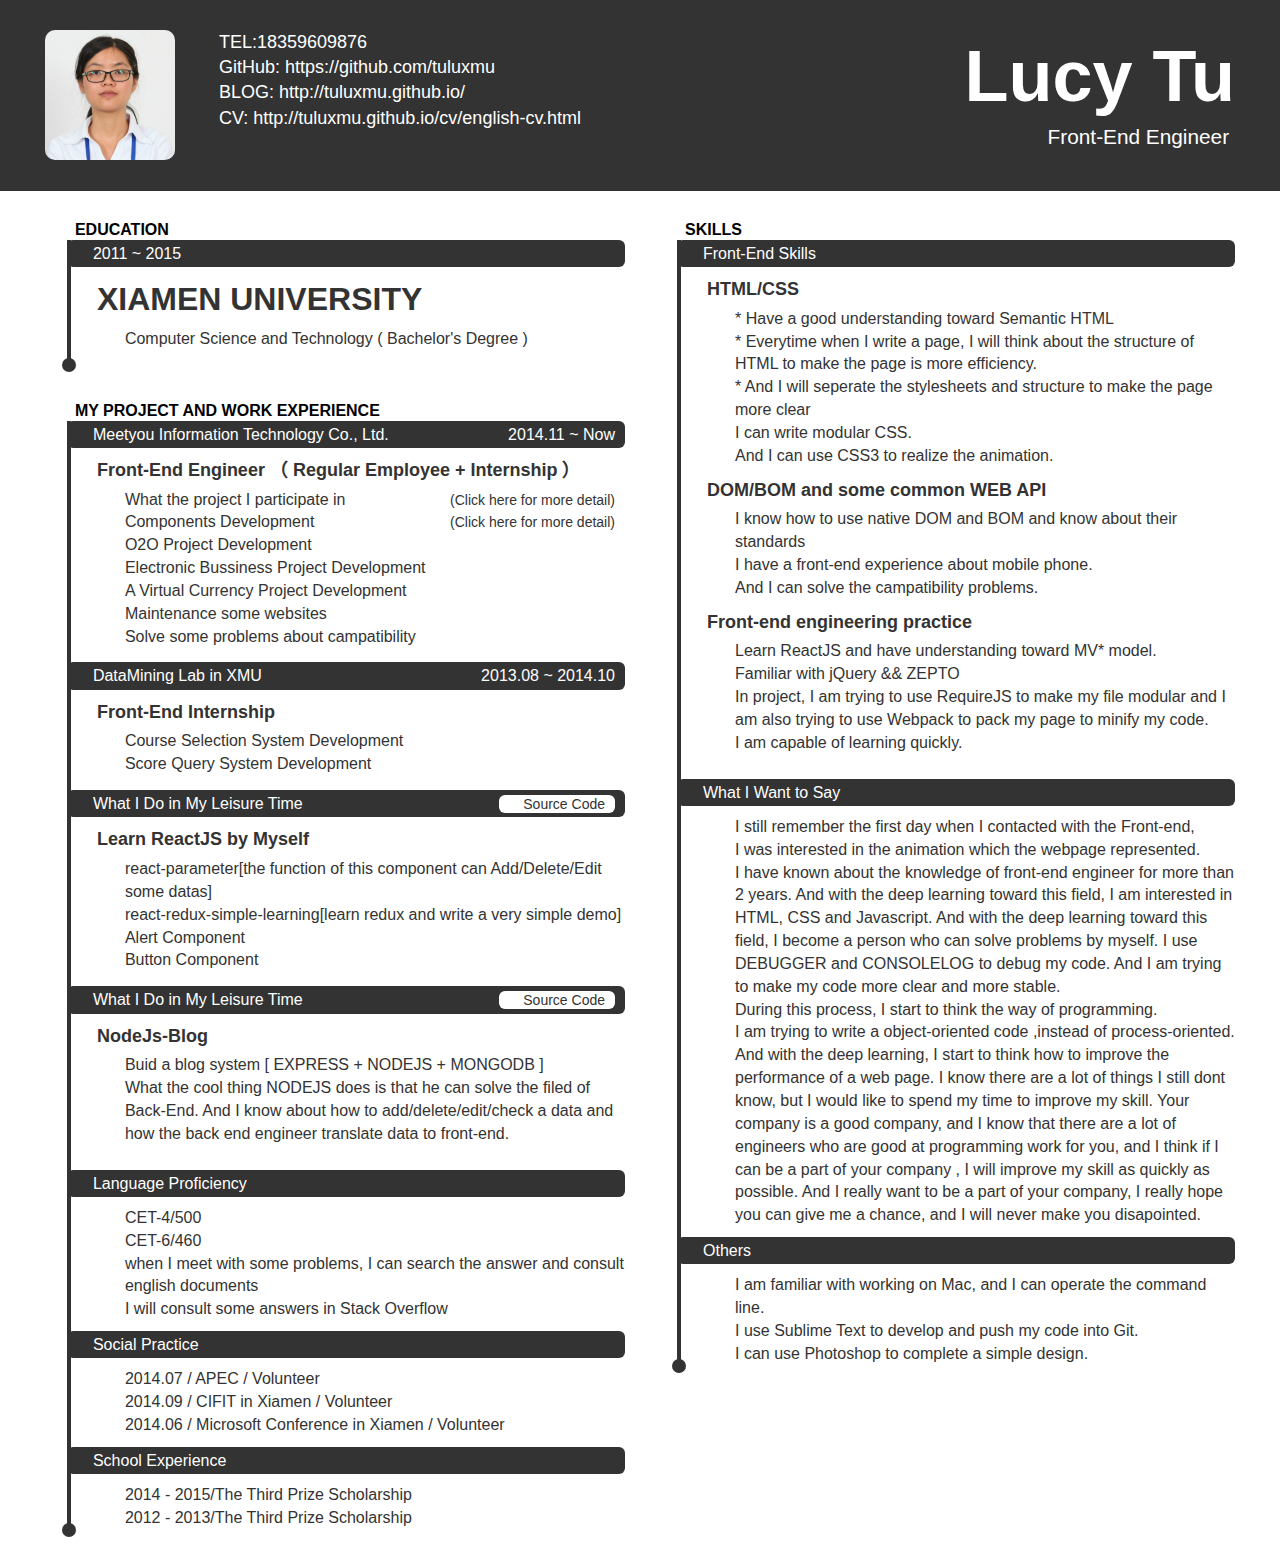
==== commit 3c71aad6: "Update english-cv.html" ====
--- a/english-cv.html
+++ b/english-cv.html
@@ -377,13 +377,13 @@
                           <span>
                             I still remember the first day when I contacted with the Front-end,<br/>
                             I was interested in the animation which the webpage represented.<br/>
-                            I have known about the knowledge of front-end engineer for more than 2 years.<br/>
-                            And with the deep learning toward this field, I am interested in HTML, CSS and Javascript.<br/>
-                            And with the deep learning toward this field, I become a person who can solve problems by myself.<br/>
-                            I use DEBUGGER and CONSOLELOG to debug my code.<br/>
+                            I have known about the knowledge of front-end engineer for more than 2 years. 
+                            And with the deep learning toward this field, I am interested in HTML, CSS and Javascript. 
+                            And with the deep learning toward this field, I become a person who can solve problems by myself.
+                            I use DEBUGGER and CONSOLELOG to debug my code.
                             And I am trying to make my code more clear and more stable.<br/> 
-                            During this process , I start to think the way of programming.<br/> 
-                            I am trying to write a object-oriented code ,instead of process-oriented.<br/> 
+                            During this process, I start to think the way of programming.<br/> 
+                            I am trying to write a object-oriented code ,instead of process-oriented.
                             And with the deep learning, I start to think how to improve the performance of a web page. 
                             I know there are a lot of things I still dont know, but I would like to spend my time to improve my skill. 
                             Your company is a good company, and I know that there are a lot of engineers who are good at programming work for you, and I think if I can be a part of your company , I will improve my skill as quickly as possible. 
